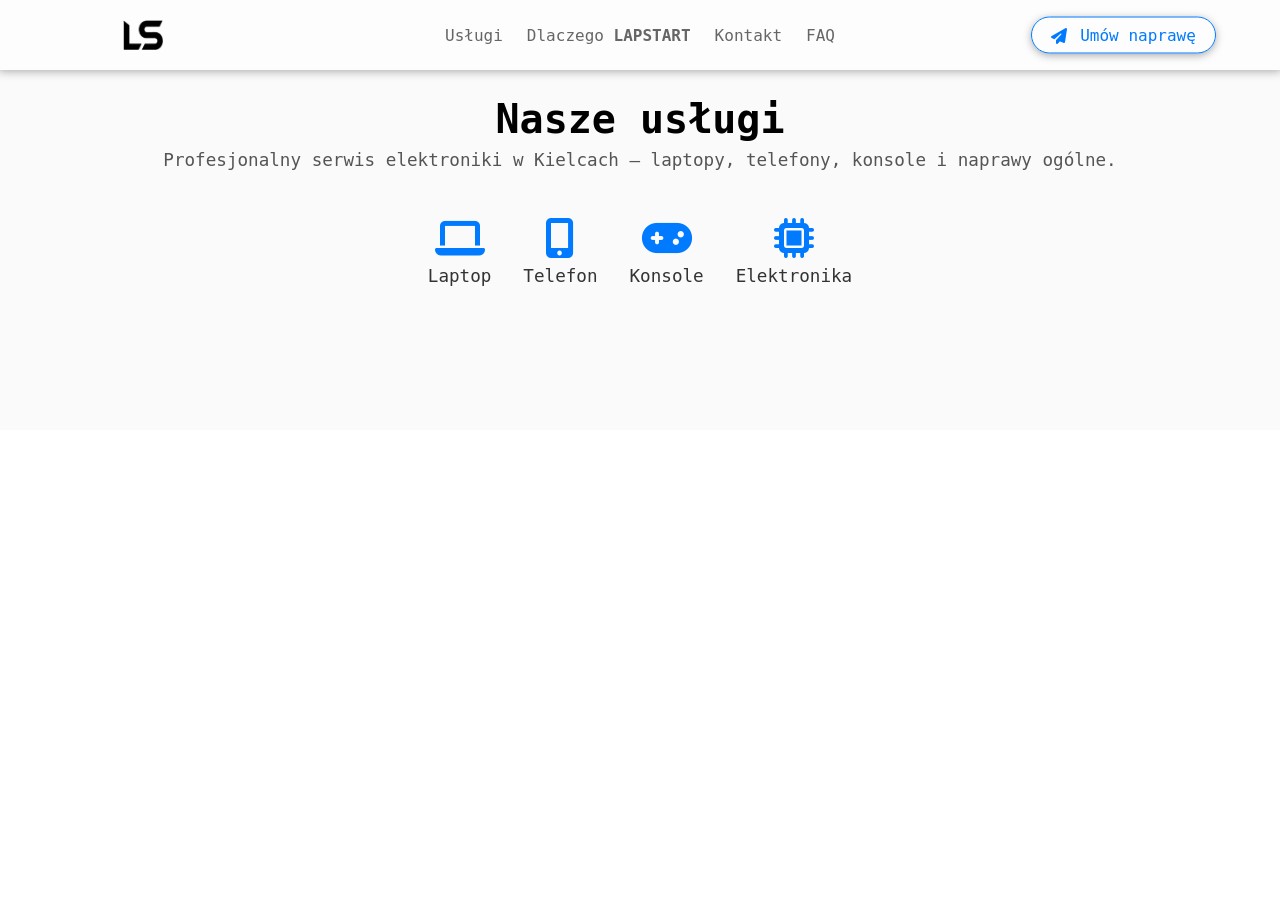
==== uslugi/index.html @ d343f142 "uslugi chaneges" ====
<!DOCTYPE html>
<html lang="pl">
<head>
  <meta charset="UTF-8">
  <meta name="viewport" content="width=device-width, initial-scale=1.0">
  
  <!-- SEO -->
  <title>Usługi serwisowe elektroniki i konsol w Kielcach – LAPSTART</title>
  <meta name="description" content="Profesjonalny serwis elektroniki, komputerów, telefonów i konsol w Kielcach. Lutowanie, naprawy po zalaniu, wymiana podzespołów.">

  <!-- Open Graph / Social Media -->
  <meta property="og:title" content="Usługi serwisowe elektroniki i konsol – LAPSTART">
  <meta property="og:description" content="Profesjonalny serwis elektroniki, komputerów, telefonów i konsol w Kielcach. Lutowanie, naprawy po zalaniu, wymiana podzespołów.">
  <meta property="og:type" content="website">
  <meta property="og:url" content="https://lapstart.pl/uslugi">
  <meta property="og:image" content="https://lapstart.pl/assets/image/og-image.png">

  <meta name="twitter:card" content="summary_large_image">
  <meta name="twitter:title" content="Usługi serwisowe elektroniki i konsol – LAPSTART">
  <meta name="twitter:description" content="Profesjonalny serwis elektroniki, komputerów, telefonów i konsol w Kielcach. Lutowanie, naprawy po zalaniu, wymiana podzespołów.">
  <meta name="twitter:image" content="https://lapstart.pl/assets/image/og-image.png">

  <!-- Favicon -->
  <link rel="icon" href="/assets/images/favicon-32x32.png" type="image/x-icon">

  <!-- CSS / main style -->
  <link rel="stylesheet" href="/assets/style/global.css">
  <link rel="stylesheet" href="/assets/style/header.css">
  <link rel="stylesheet" href="/uslugi/assets/style/services.css">
  <link rel="stylesheet" href="/assets/style/footer.css">

  <!-- Preload lokalnych fontów -->
  <link rel="preload" href="/assets/fonts/Iosevka-Regular.woff2" as="font" type="font/woff2" crossorigin>
  <link rel="preload" href="/assets/fonts/Iosevka-Bold.woff2" as="font" type="font/woff2" crossorigin>
  <link rel="preload" href="/assets/fonts/CharonMono-Italic.woff2" as="font" type="font/woff2" crossorigin>

  <!-- Font Awesome -->
  <link rel="stylesheet" href="https://cdnjs.cloudflare.com/ajax/libs/font-awesome/6.5.2/css/all.min.css" integrity="sha512-..." crossorigin="anonymous" referrerpolicy="no-referrer" />

</head>
<body>
    <nav class="navbar onscroll">
        <a href="#" class="logo"><img src="/assets/images/mini-logo.png" alt="Logo" width="40px" height="30px"></a>

        <div class="burger">
            <span class="line"></span>
            <span class="line"></span>
            <span class="line"></span>
        </div>

        <ul class="navlinks">
            <li><a href="/uslugi">Usługi</a></li>
            <li><a href="#">Dlaczego <strong>LAPSTART</strong></a></li>
            <li><a href="#">Kontakt</a></li>
            <li><a href="#">FAQ</a></li>
        </ul>

        <div class="cta-nav">
            <a href="#"><i class="fa-solid fa-paper-plane"></i>Umów naprawę</a>
            <a href="#" class="mobile-cta"><i class="fa-solid fa-paper-plane"></i></a>
        </div>
    </nav>
    
    <section id="services" class="services-section">
  <div class="container">
    <h2>Nasze usługi</h2>
    <p>Profesjonalny serwis elektroniki w Kielcach – laptopy, telefony, konsole i naprawy ogólne.</p>

    <!-- Kategorie -->
    <div class="categories">
      <div class="category" data-target="laptop">
        <i class="fas fa-laptop"></i>
        <span>Laptop</span>
      </div>
      <div class="category" data-target="phone">
        <i class="fas fa-mobile-alt"></i>
        <span>Telefon</span>
      </div>
      <div class="category" data-target="console">
        <i class="fas fa-gamepad"></i>
        <span>Konsole</span>
      </div>
      <div class="category" data-target="electronics">
        <i class="fas fa-microchip"></i>
        <span>Elektronika</span>
      </div>
    </div>

    <!-- Sekcje szczegółów -->
    <div class="service-details">
      <div class="detail" id="laptop">
        <h3>Laptopy</h3>
        <ul>
          <li>Wymiana matrycy ⏱ 1-2 dni</li>
          <li>Naprawa płyty głównej ⏱ 3-5 dni</li>
          <li>Czyszczenie i optymalizacja ⏱ 1 dzień</li>
          <li>Naprawa po zalaniu ⏱ 2-4 dni</li>
        </ul>
      </div>

      <div class="detail" id="phone">
        <h3>Telefony</h3>
        <ul>
          <li>Wymiana wyświetlacza ⏱ 1 dzień</li>
          <li>Naprawa gniazda ładowania ⏱ 1-2 dni</li>
          <li>Usuwanie skutków zalania ⏱ 2 dni</li>
          <li>Wymiana baterii ⏱ 1 dzień</li>
        </ul>
      </div>

      <div class="detail" id="console">
        <h3>Konsole</h3>
        <ul>
          <li>Naprawa padów / driftów ⏱ 1-2 dni</li>
          <li>Wymiana dysków / elementów ⏱ 2-3 dni</li>
          <li>Naprawa po zalaniu ⏱ 3 dni</li>
        </ul>
      </div>

      <div class="detail" id="electronics">
        <h3>Elektronika</h3>
        <ul>
          <li>Lutowanie / naprawy SMD ⏱ 1-4 dni</li>
          <li>Naprawa urządzeń po zalaniu ⏱ 2-5 dni</li>
          <li>Wymiana podzespołów ⏱ wg diagnozy</li>
        </ul>
      </div>
    </div>
  </div>
</section>

<script>const categories = document.querySelectorAll('.category');
const details = document.querySelectorAll('.service-details .detail');

categories.forEach(cat => {
  cat.addEventListener('click', () => {
    // usuń aktywne klasy
    details.forEach(d => d.classList.remove('active'));
    // pokaż odpowiednią sekcję
    const target = document.getElementById(cat.dataset.target);
    target.classList.add('active');
  });
});
</script>
</body>
</html>
---- assets/style/global.css ----
/* Iosevka Regular */
@font-face {
  font-family: 'Iosevka';
  src: url('../assets/fonts/Iosevka-Regular.woff2') format('woff2');
  font-weight: 400;
  font-style: normal;
  font-display: swap;
}

/* Iosevka Bold */
@font-face {
  font-family: 'Iosevka';
  src: url('../assets/fonts/Iosevka-Bold.woff2') format('woff2');
  font-weight: 700;
  font-style: normal;
  font-display: swap;
}

/* Charon Mono Italic */
@font-face {
  font-family: 'Charon Mono';
  src: url('../assets/fonts/CharonMono-Italic.woff2') format('woff2');
  font-weight: 400;
  font-style: italic;
  font-display: swap;
}

:root {
  /* Tło i neutralne */
  --color-bg: #FAFAFA;          /* jasne tło całej strony */
  --color-section-bg: #FFFFFF;  /* tło sekcji */
  --color-bg-dark: #F5F5F5;     /* lekki kontrast dla niektórych sekcji */

  /* Tekst */
  --color-text-primary: #1C1C1E; /* nagłówki / główny tekst */
  --color-text-secondary: #666666; /* tekst dodatkowy / opisowy */
  --color-text-light: #AAAAAA;   /* np. drobne info / copyright */

  /* Akcent / CTA */
  --color-accent: #007AFF;      /* niebieski Apple-style, przyciski, linki aktywne */
  --color-accent-hover: #005FCC; /* ciemniejszy przy hover */

  /* Fonts */
  --font-heading: 'Iosevka', monospace;
  --font-code: 'Charon Mono', monospace;
  --font-body: 'Iosevka', monospace;
}

*{
    box-sizing: border-box;
    margin: 0;
    padding: 0;
    font-family: 'Iosevka', monospace;
}

/* Nagłówki */
h1, h2, h3 {
  font-family: var(--font-heading);
  font-weight: 700;
}

/* Tekst akapitów */
p, span, li {
  font-family: var(--font-body);
  font-weight: 400;
}

/* Specjalne bloki / kod */
pre, code, .cta {
  font-family: var(--font-code);
  font-style: italic;
}
---- assets/style/header.css ----
.navbar{
    width: 100%;
    height: 70px;
    background-color: var(--color-section-bg);
    display: flex;
    justify-content: space-around;
    align-self: center;
    position: fixed;
    transform: translateY(-100%);
    top: 0;
    left: 0;
    opacity: 1;
    transition: all .3s ease-in-out;
    z-index: 10000;
}
.navbar.onscroll{
    transform: translateY(0);
    background-color: rgba(255, 255, 255, 0.5);
    backdrop-filter: blur(4px);
    box-shadow: 0 -2px 10px 2px rgba(0, 0, 0, 0.4);
}

.logo{
    height: auto;
    width: 30px;
    display: flex;
    align-items: center;
    justify-content: center;
    position: absolute;
    top: 50%;
    transform: translateY(-50%);
    left: 10%;
}
.burger{
    width: 30px;
    height: 25px;
    margin: auto 0;
    display: none;
    flex-direction: column;
    justify-content: space-around;
    align-items: center;
    position: absolute;
    top: 50%;
    left: 50%;
    transform: translate(-50%, -50%);
}
.line{
    width: 100%;
    height: 3px;
    border-radius: 20px;
    background-color: var(--color-text-primary);
    transform: translate(0) rotate(0);
    opacity: 1;
    transition: all .3s ease-in-out;
}
.navlinks{
    display: flex;
    justify-content: center;
    align-items: center;
    gap: 1.5rem;
    list-style: none;
    position: absolute;
    top: 50%;
    left: 50%;
    transform: translate(-50%,-50%);
    z-index: 99999;
}
.navlinks li>a{
    text-decoration: none;
    color: var(--color-text-secondary);
    transition: all .3s ease-in-out;
}
.navlinks li>a:hover{
    color: var(--color-accent);
}
.cta-nav{
    width: auto;
    height: auto;
    display: flex;
    justify-content: center;
    align-items: center;
    gap: 2rem;
    position: absolute;
    right: 5%;
    top: 50%;
    transform: translateY(-50%);
    border-radius: 20px;
    box-shadow: 0 2px 10px -1px rgba(0, 0, 0, 0.4);
    transition: all .3s ease-in-out;
}
.cta-nav:hover{
    box-shadow: 0 2px 10px 0px rgba(0, 0, 0, 0.6);
}
.cta-nav>a{
    text-decoration: none;
    color: var(--color-accent);
    display: flex;
    justify-content: center;
    align-items: center;
    gap: .8rem;
    border: 1px solid var(--color-accent);
    padding: .5rem 1.2rem;
    border-radius: 20px;
}
.cta-nav>a, .cta-nav>a>i{
    transition: all .3s ease-in-out;
}
.cta-nav>a:hover{
    background-color: var(--color-accent);
    border-color: var(--color-accent);
    color: var(--color-bg);
}
.cta-nav>a:hover i{
    transform: translate(2px,-2px);
}
.cta-nav .mobile-cta{
    display: none;
}
@media(max-width:1100px){
    .burger{
        display: flex;
    }
    .navlinks{
        display: none;
        position: absolute;
        top: 100%;       
        left: 0;
        width: 100%;
        height: 50vh;
        flex-direction: column;
        justify-content: space-around;
        align-items: center;
        padding: 1rem;
        background-color: var(--color-bg);
        opacity: 0;
        transition: all .3s ease-in-out;
        z-index: 1000;
    }
    .burger.active :nth-child(1){
        transform: translate(0px, 7px) rotate(45deg);
        transition-delay: .1s;
    }
    .burger.active :nth-child(2){
        opacity: 0;
    }
    .burger.active :nth-child(3){
        transform: translate(0px, -10px) rotate(-45deg); 
    }
    .navlinks.active{
        display: flex;
        transform: none;
        opacity: 1;
        z-index: 99999;
        background-color: white;
    }
}
@media(max-width:600px){
    .cta-nav a{
        display: none;
    }
    .cta-nav .mobile-cta{
        display: flex;
        justify-content: center;
        align-items: center;
    }
}
---- uslugi/assets/style/services.css ----
.services-section{
  padding: 6rem 1rem;
  background: #FAFAFA;
  text-align: center;
  font-family: 'Iosevka', monospace;
}

.services-section h2{
  font-size: 2.5rem;
  margin-bottom: .5rem;
}

.services-section p{
  font-size: 1.1rem;
  color: #555;
  margin-bottom: 3rem;
}

.categories{
  display: flex;
  justify-content: center;
  gap: 2rem;
  flex-wrap: wrap;
  margin-bottom: 3rem;
}

.category{
  cursor: pointer;
  display: flex;
  flex-direction: column;
  align-items: center;
  font-size: 1.1rem;
  color: #333;
  transition: all .3s ease-in-out;
}

.category i{
  font-size: 2.5rem;
  margin-bottom: .5rem;
  color: var(--color-accent);
}

.category:hover{
  transform: translateY(-5px);
  color: var(--color-accent);
}

.service-details .detail{
  display: none;
  max-width: 600px;
  margin: 0 auto;
  background: #fff;
  border-radius: 16px;
  box-shadow: 0 8px 30px rgba(0,0,0,.08);
  padding: 2rem;
  transition: all .3s ease-in-out;
}

.service-details .detail.active{
  display: block;
}

.service-details ul{
  list-style: none;
  padding: 0;
  text-align: left;
  margin-top: 1rem;
}

.service-details li{
  padding: .5rem 0;
  font-size: 1rem;
  border-bottom: 1px solid #eee;
}
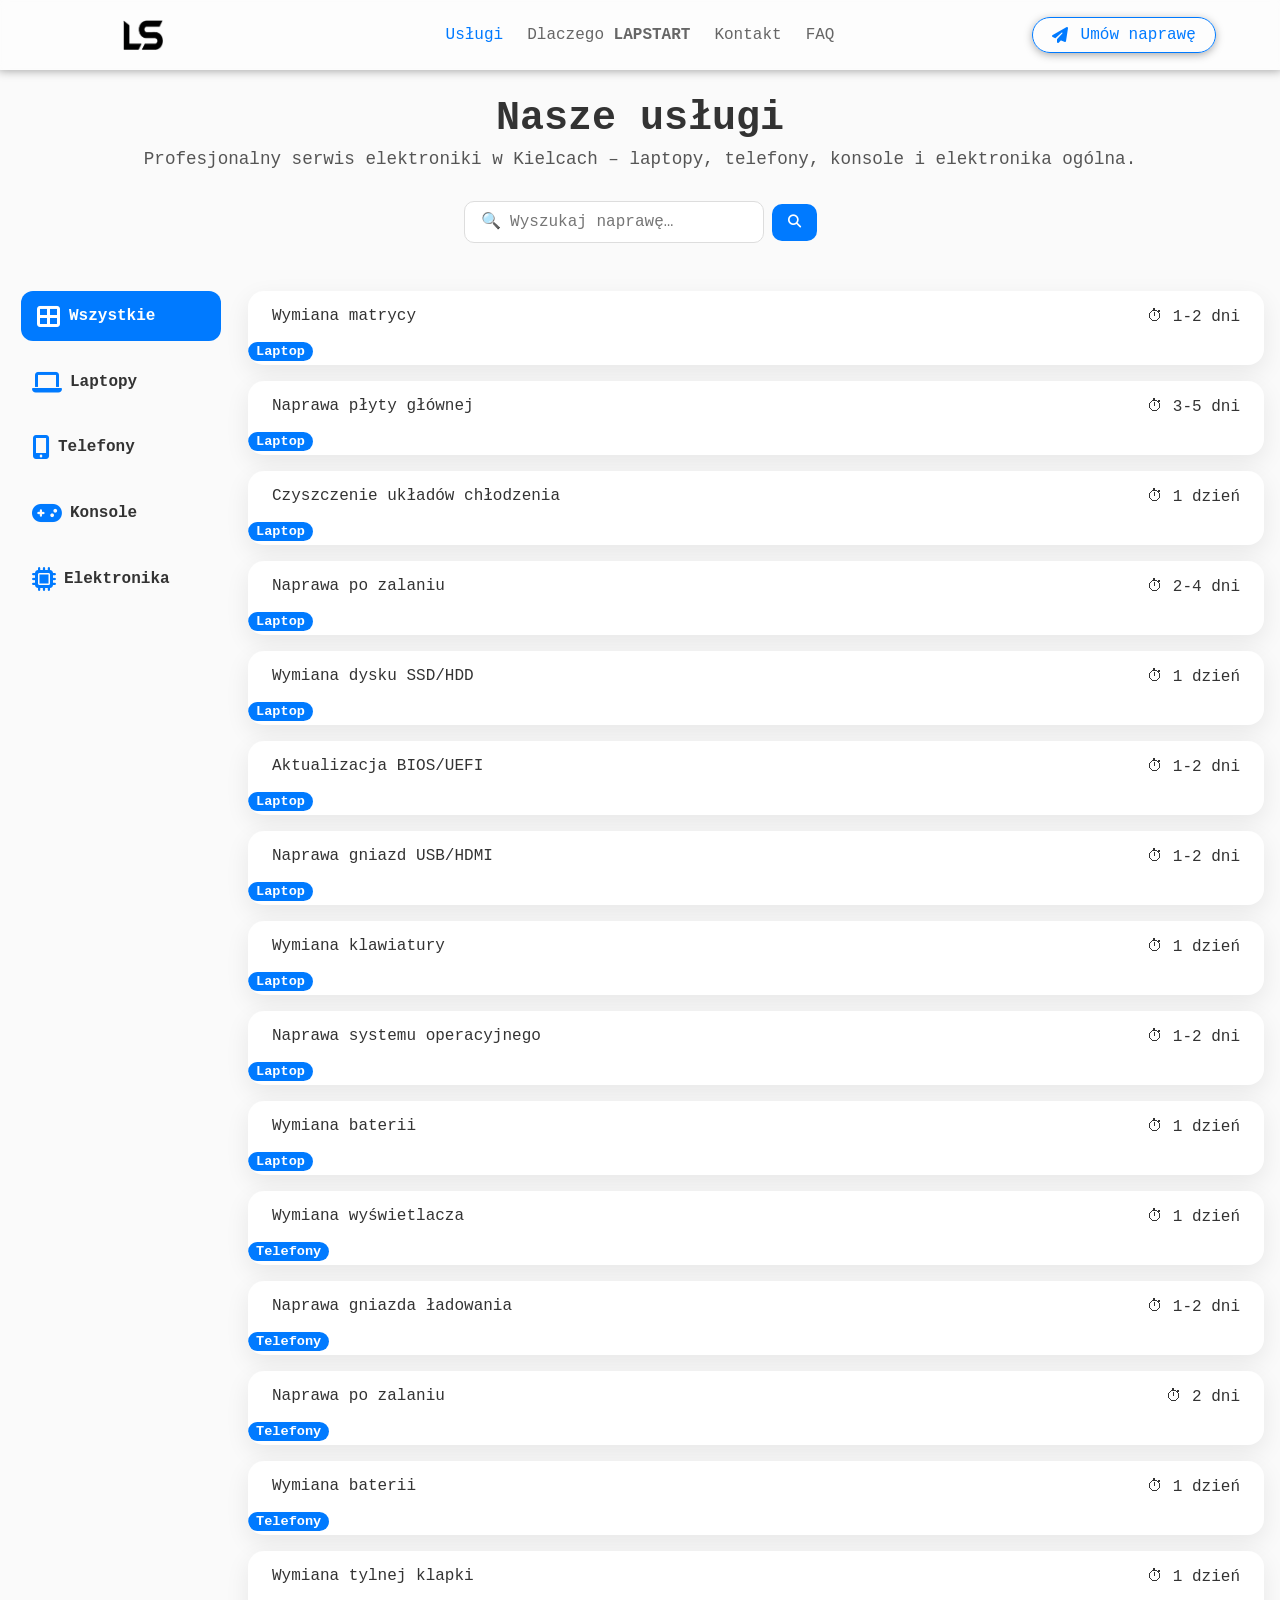
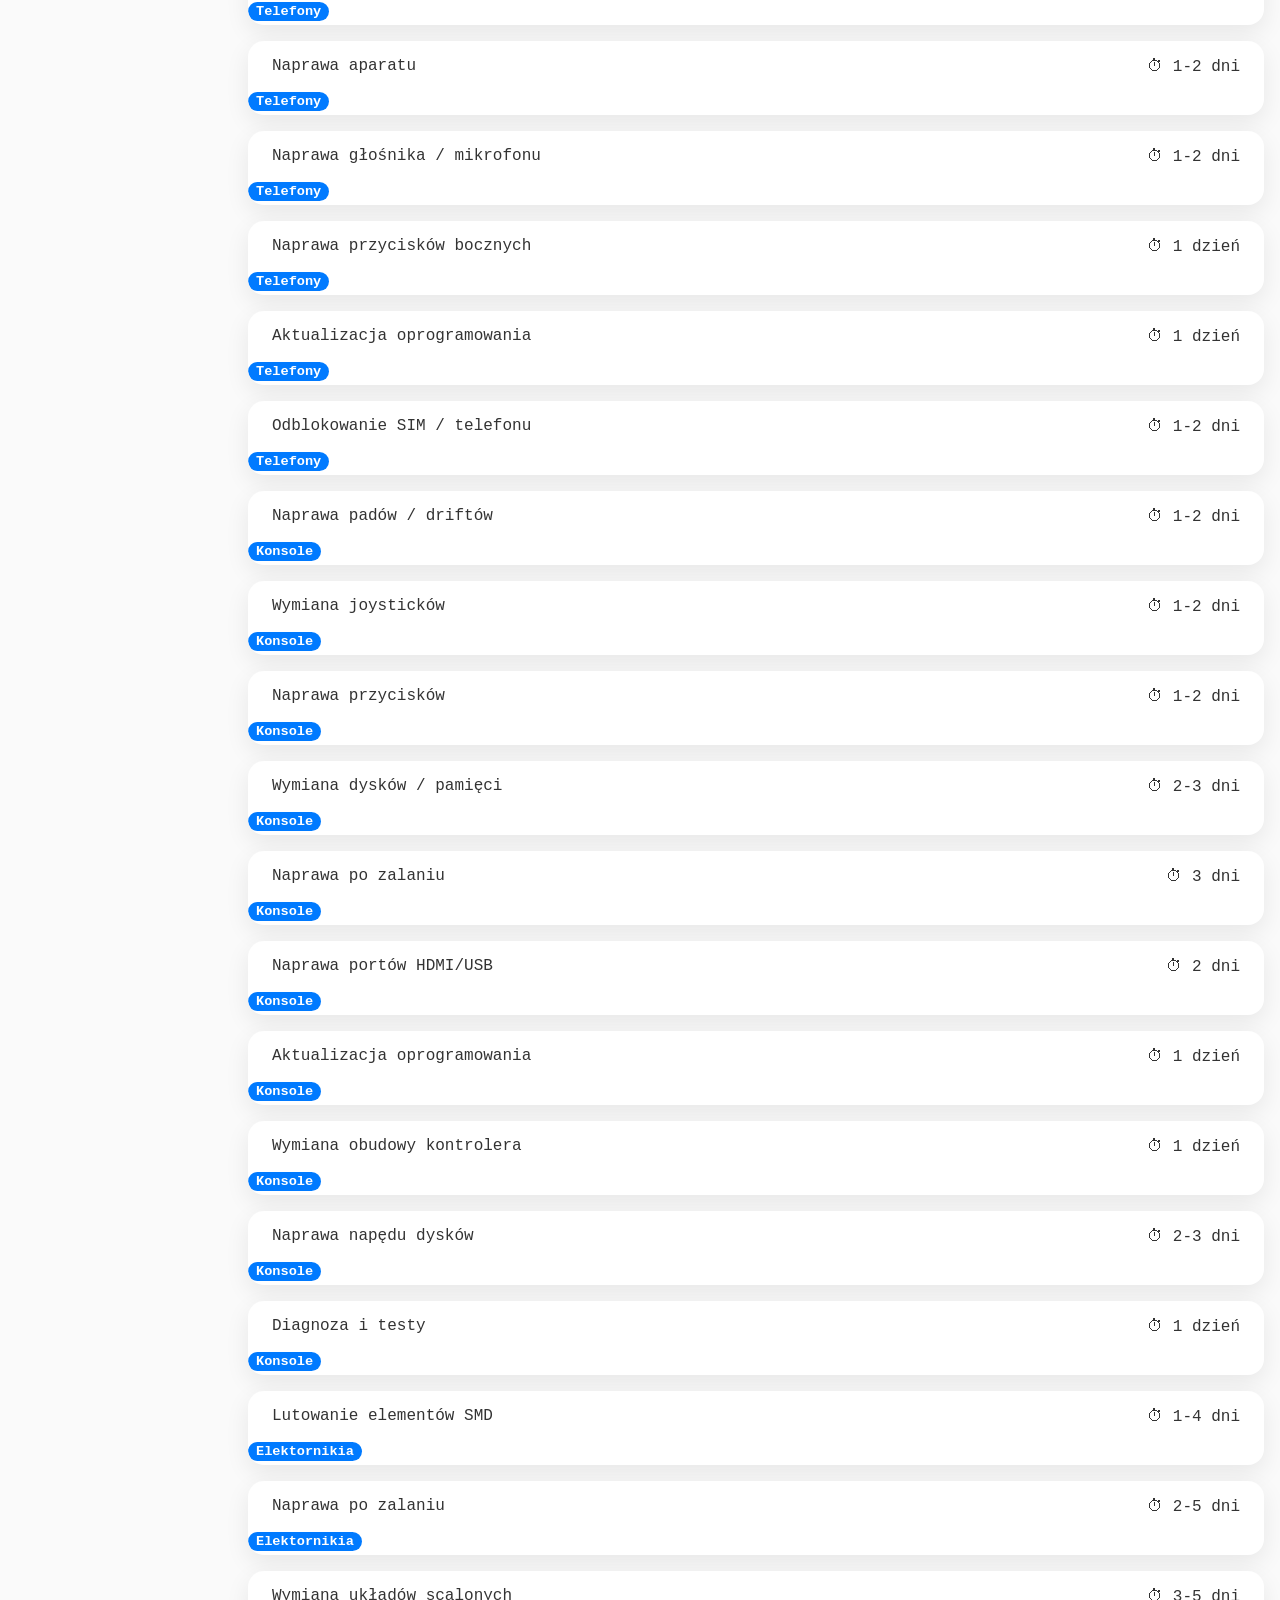
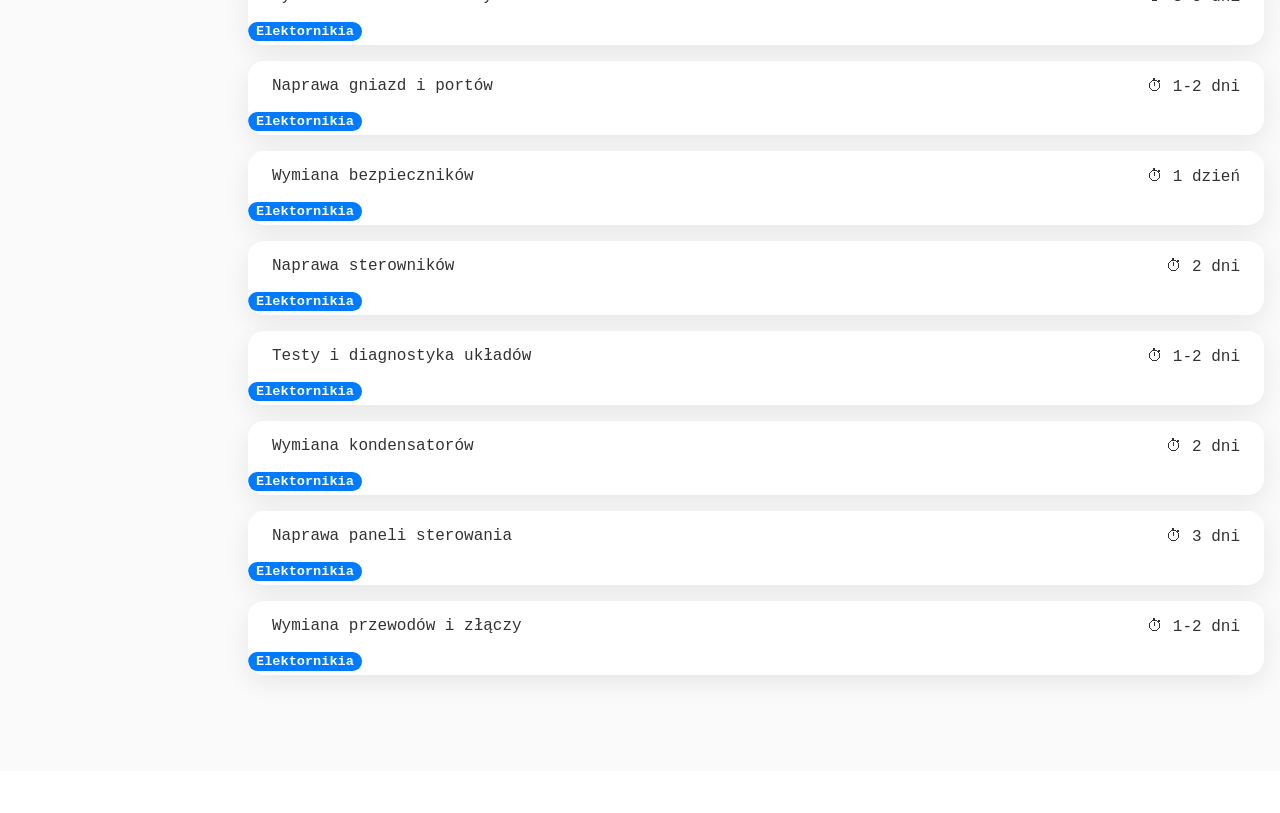
==== commit eb6d7e98: "uslugi chaneges 2" ====
--- a/uslugi/index.html
+++ b/uslugi/index.html
@@ -40,7 +40,7 @@
 </head>
 <body>
     <nav class="navbar onscroll">
-        <a href="#" class="logo"><img src="/assets/images/mini-logo.png" alt="Logo" width="40px" height="30px"></a>
+        <a href="/" class="logo"><img src="/assets/images/mini-logo.png" alt="Logo" width="40px" height="30px"></a>
 
         <div class="burger">
             <span class="line"></span>
@@ -49,7 +49,7 @@
         </div>
 
         <ul class="navlinks">
-            <li><a href="/uslugi">Usługi</a></li>
+            <li><a href="/uslugi" class="active">Usługi</a></li>
             <li><a href="#">Dlaczego <strong>LAPSTART</strong></a></li>
             <li><a href="#">Kontakt</a></li>
             <li><a href="#">FAQ</a></li>
@@ -64,83 +64,248 @@
     <section id="services" class="services-section">
   <div class="container">
     <h2>Nasze usługi</h2>
-    <p>Profesjonalny serwis elektroniki w Kielcach – laptopy, telefony, konsole i naprawy ogólne.</p>
-
-    <!-- Kategorie -->
-    <div class="categories">
-      <div class="category" data-target="laptop">
-        <i class="fas fa-laptop"></i>
-        <span>Laptop</span>
+    <p>Profesjonalny serwis elektroniki w Kielcach – laptopy, telefony, konsole i elektronika ogólna.</p>
+
+    <!-- Wyszukiwarka -->
+    <div class="search-bar">
+      <input type="text" id="searchService" placeholder="🔍 Wyszukaj naprawę…">
+      <button id="searchBtn"><i class="fas fa-search"></i></button>
+    </div>
+
+    <div class="services-content">
+      <!-- Kategorie po lewej -->
+      <div class="categories-column">
+        <div class="category active" data-target="all">
+          <i class="fas fa-th-large"></i> Wszystkie
+        </div>
+        <div class="category" data-target="laptop">
+          <i class="fas fa-laptop"></i> Laptopy
+        </div>
+        <div class="category" data-target="phone">
+          <i class="fas fa-mobile-alt"></i> Telefony
+        </div>
+        <div class="category" data-target="console">
+          <i class="fas fa-gamepad"></i> Konsole
+        </div>
+        <div class="category" data-target="electronics">
+          <i class="fas fa-microchip"></i> Elektronika
+        </div>
       </div>
-      <div class="category" data-target="phone">
-        <i class="fas fa-mobile-alt"></i>
-        <span>Telefon</span>
-      </div>
-      <div class="category" data-target="console">
-        <i class="fas fa-gamepad"></i>
-        <span>Konsole</span>
-      </div>
-      <div class="category" data-target="electronics">
-        <i class="fas fa-microchip"></i>
-        <span>Elektronika</span>
-      </div>
-    </div>
-
-    <!-- Sekcje szczegółów -->
-    <div class="service-details">
-      <div class="detail" id="laptop">
-        <h3>Laptopy</h3>
-        <ul>
-          <li>Wymiana matrycy ⏱ 1-2 dni</li>
-          <li>Naprawa płyty głównej ⏱ 3-5 dni</li>
-          <li>Czyszczenie i optymalizacja ⏱ 1 dzień</li>
-          <li>Naprawa po zalaniu ⏱ 2-4 dni</li>
-        </ul>
-      </div>
-
-      <div class="detail" id="phone">
-        <h3>Telefony</h3>
-        <ul>
-          <li>Wymiana wyświetlacza ⏱ 1 dzień</li>
-          <li>Naprawa gniazda ładowania ⏱ 1-2 dni</li>
-          <li>Usuwanie skutków zalania ⏱ 2 dni</li>
-          <li>Wymiana baterii ⏱ 1 dzień</li>
-        </ul>
-      </div>
-
-      <div class="detail" id="console">
-        <h3>Konsole</h3>
-        <ul>
-          <li>Naprawa padów / driftów ⏱ 1-2 dni</li>
-          <li>Wymiana dysków / elementów ⏱ 2-3 dni</li>
-          <li>Naprawa po zalaniu ⏱ 3 dni</li>
-        </ul>
-      </div>
-
-      <div class="detail" id="electronics">
-        <h3>Elektronika</h3>
-        <ul>
-          <li>Lutowanie / naprawy SMD ⏱ 1-4 dni</li>
-          <li>Naprawa urządzeń po zalaniu ⏱ 2-5 dni</li>
-          <li>Wymiana podzespołów ⏱ wg diagnozy</li>
-        </ul>
+
+      <!-- Lista usług po prawej -->
+      <div class="service-list">
+        <!-- Laptop (min 10 usług) -->
+        <div class="service-item" data-category="laptop">
+          <div class="service-title"><span>Wymiana matrycy</span> <span class="time">⏱ 1-2 dni</span></div>
+          <span class="service-category-label">Laptop</span>
+          <div class="service-details">Szybka wymiana uszkodzonej matrycy, wszystkie modele.</div>
+        </div>
+        <div class="service-item" data-category="laptop">
+          <div class="service-title"><span>Naprawa płyty głównej</span> <span class="time">⏱ 3-5 dni</span></div>
+          <span class="service-category-label">Laptop</span>
+          <div class="service-details">Profesjonalne lutowanie i naprawa elementów SMD.</div>
+        </div>
+        <div class="service-item" data-category="laptop">
+          <div class="service-title"><span>Czyszczenie układów chłodzenia</span> <span class="time">⏱ 1 dzień</span></div>
+          <span class="service-category-label">Laptop</span>
+          <div class="service-details">Usuwanie kurzu, wymiana past termoprzewodzących.</div>
+        </div>
+        <div class="service-item" data-category="laptop">
+          <div class="service-title"><span>Naprawa po zalaniu</span> <span class="time">⏱ 2-4 dni</span></div>
+          <span class="service-category-label">Laptop</span>
+          <div class="service-details">Przywracanie pełnej funkcjonalności po zalaniu.</div>
+        </div>
+        <div class="service-item" data-category="laptop">
+          <div class="service-title"><span>Wymiana dysku SSD/HDD</span> <span class="time">⏱ 1 dzień</span></div>
+          <span class="service-category-label">Laptop</span>
+          <div class="service-details">Migracja danych i instalacja systemu.</div>
+        </div>
+        <div class="service-item" data-category="laptop">
+          <div class="service-title"><span>Aktualizacja BIOS/UEFI</span> <span class="time">⏱ 1-2 dni</span></div>
+          <span class="service-category-label">Laptop</span>
+          <div class="service-details">Naprawa problemów z bootowaniem i stabilnością systemu.</div>
+        </div>
+        <div class="service-item" data-category="laptop">
+          <div class="service-title"><span>Naprawa gniazd USB/HDMI</span> <span class="time">⏱ 1-2 dni</span></div>
+          <span class="service-category-label">Laptop</span>
+          <div class="service-details">Lutowanie i wymiana uszkodzonych portów.</div>
+        </div>
+        <div class="service-item" data-category="laptop">
+          <div class="service-title"><span>Wymiana klawiatury</span> <span class="time">⏱ 1 dzień</span></div>
+          <span class="service-category-label">Laptop</span>
+          <div class="service-details">Pasuje do większości modeli laptopów.</div>
+        </div>
+        <div class="service-item" data-category="laptop">
+          <div class="service-title"><span>Naprawa systemu operacyjnego</span> <span class="time">⏱ 1-2 dni</span></div>
+          <span class="service-category-label">Laptop</span>
+          <div class="service-details">Reinstalacja, naprawa błędów i optymalizacja.</div>
+        </div>
+        <div class="service-item" data-category="laptop">
+          <div class="service-title"><span>Wymiana baterii</span> <span class="time">⏱ 1 dzień</span></div>
+          <span class="service-category-label">Laptop</span>
+          <div class="service-details">Długotrwała wydajność i bezpieczeństwo ogniwa.</div>
+        </div>
+
+        <!-- Telefon (min 10 usług) -->
+        <div class="service-item" data-category="phone">
+          <div class="service-title"><span>Wymiana wyświetlacza</span> <span class="time">⏱ 1 dzień</span></div>
+            <span class="service-category-label">Telefony</span>
+          <div class="service-details">Dotyczy wszystkich modeli smartfonów.</div>
+        </div>
+        <div class="service-item" data-category="phone">
+          <div class="service-title"><span>Naprawa gniazda ładowania</span> <span class="time">⏱ 1-2 dni</span></div>
+            <span class="service-category-label">Telefony</span>
+          <div class="service-details">Precyzyjne lutowanie i wymiana gniazd.</div>
+        </div>
+        <div class="service-item" data-category="phone">
+          <div class="service-title"><span>Naprawa po zalaniu</span> <span class="time">⏱ 2 dni</span></div>
+            <span class="service-category-label">Telefony</span>
+          <div class="service-details">Usuwanie skutków zalania i przywracanie pełnej funkcjonalności.</div>
+        </div>
+        <div class="service-item" data-category="phone">
+          <div class="service-title"><span>Wymiana baterii</span> <span class="time">⏱ 1 dzień</span></div>
+            <span class="service-category-label">Telefony</span>
+          <div class="service-details">Bezpieczne ogniwa i długi czas pracy.</div>
+        </div>
+        <div class="service-item" data-category="phone">
+          <div class="service-title"><span>Wymiana tylnej klapki</span> <span class="time">⏱ 1 dzień</span></div>
+            <span class="service-category-label">Telefony</span>
+          <div class="service-details">Dopasowanie kolorystyczne i pełna kompatybilność.</div>
+        </div>
+        <div class="service-item" data-category="phone">
+          <div class="service-title"><span>Naprawa aparatu</span> <span class="time">⏱ 1-2 dni</span></div>
+            <span class="service-category-label">Telefony</span>
+          <div class="service-details">Precyzyjna wymiana modułów aparatu.</div>
+        </div>
+        <div class="service-item" data-category="phone">
+          <div class="service-title"><span>Naprawa głośnika / mikrofonu</span> <span class="time">⏱ 1-2 dni</span></div>
+            <span class="service-category-label">Telefony</span>
+          <div class="service-details">Dźwięk wysokiej jakości po naprawie.</div>
+        </div>
+        <div class="service-item" data-category="phone">
+          <div class="service-title"><span>Naprawa przycisków bocznych</span> <span class="time">⏱ 1 dzień</span></div>
+            <span class="service-category-label">Telefony</span>
+          <div class="service-details">Przywracanie pełnej funkcjonalności przycisków.</div>
+        </div>
+        <div class="service-item" data-category="phone">
+          <div class="service-title"><span>Aktualizacja oprogramowania</span> <span class="time">⏱ 1 dzień</span></div>
+            <span class="service-category-label">Telefony</span>
+          <div class="service-details">Naprawa błędów systemowych, optymalizacja pracy.</div>
+        </div>
+        <div class="service-item" data-category="phone">
+          <div class="service-title"><span>Odblokowanie SIM / telefonu</span> <span class="time">⏱ 1-2 dni</span></div>
+            <span class="service-category-label">Telefony</span>
+          <div class="service-details">Profesjonalna obsługa blokad operatorów.</div>
+        </div>
+
+        <!-- Konsole (10 usług) -->
+        <div class="service-item" data-category="console">
+          <div class="service-title"><span>Naprawa padów / driftów</span> <span class="time">⏱ 1-2 dni</span></div>
+          <span class="service-category-label">Konsole</span>
+          <div class="service-details">Precyzyjna naprawa analogów.</div>
+        </div>
+        <div class="service-item" data-category="console">
+          <div class="service-title"><span>Wymiana joysticków</span> <span class="time">⏱ 1-2 dni</span></div>
+         <span class="service-category-label">Konsole</span>
+          <div class="service-details">Pełna kompatybilność i precyzja ruchu.</div>
+        </div>
+        <div class="service-item" data-category="console">
+          <div class="service-title"><span>Naprawa przycisków</span> <span class="time">⏱ 1-2 dni</span></div>
+          <span class="service-category-label">Konsole</span>
+          <div class="service-details">Wymiana zużytych przycisków w kontrolerach.</div>
+        </div>
+        <div class="service-item" data-category="console">
+          <div class="service-title"><span>Wymiana dysków / pamięci</span> <span class="time">⏱ 2-3 dni</span></div>
+          <span class="service-category-label">Konsole</span>
+          <div class="service-details">Rozszerzenie pamięci konsoli i naprawa dysków SSD/HDD.</div>
+        </div>
+        <div class="service-item" data-category="console">
+          <div class="service-title"><span>Naprawa po zalaniu</span> <span class="time">⏱ 3 dni</span></div>
+          <span class="service-category-label">Konsole</span>
+          <div class="service-details">Przywracanie funkcjonalności urządzeń po zalaniu.</div>
+        </div>
+        <div class="service-item" data-category="console">
+          <div class="service-title"><span>Naprawa portów HDMI/USB</span> <span class="time">⏱ 2 dni</span></div>
+          <span class="service-category-label">Konsole</span>
+          <div class="service-details">Lutowanie i wymiana uszkodzonych portów.</div>
+        </div>
+        <div class="service-item" data-category="console">
+          <div class="service-title"><span>Aktualizacja oprogramowania</span> <span class="time">⏱ 1 dzień</span></div>
+          <span class="service-category-label">Konsole</span>
+          <div class="service-details">Naprawa błędów systemowych konsoli.</div>
+        </div>
+        <div class="service-item" data-category="console">
+          <div class="service-title"><span>Wymiana obudowy kontrolera</span> <span class="time">⏱ 1 dzień</span></div>
+          <span class="service-category-label">Konsole</span>
+          <div class="service-details">Estetyczna i funkcjonalna wymiana obudowy.</div>
+        </div>
+        <div class="service-item" data-category="console">
+          <div class="service-title"><span>Naprawa napędu dysków</span> <span class="time">⏱ 2-3 dni</span></div>
+          <span class="service-category-label">Konsole</span>
+          <div class="service-details">Precyzyjna naprawa mechanizmów napędów konsolowych.</div>
+        </div>
+        <div class="service-item" data-category="console">
+          <div class="service-title"><span>Diagnoza i testy</span> <span class="time">⏱ 1 dzień</span></div>
+         <span class="service-category-label">Konsole</span>
+          <div class="service-details">Pełne sprawdzenie wszystkich funkcji konsoli.</div>
+        </div>
+
+        <!-- Elektronika (10 usług) -->
+        <div class="service-item" data-category="electronics">
+          <div class="service-title"><span>Lutowanie elementów SMD</span> <span class="time">⏱ 1-4 dni</span></div>
+          <span class="service-category-label">Elektornikia</span>
+          <div class="service-details">Precyzyjne lutowanie płytek i elementów SMD.</div>
+        </div>
+        <div class="service-item" data-category="electronics">
+          <div class="service-title"><span>Naprawa po zalaniu</span> <span class="time">⏱ 2-5 dni</span></div>
+          <span class="service-category-label">Elektornikia</span>
+          <div class="service-details">Przywracanie funkcjonalności urządzeń elektronicznych.</div>
+        </div>
+        <div class="service-item" data-category="electronics">
+          <div class="service-title"><span>Wymiana układów scalonych</span> <span class="time">⏱ 3-5 dni</span></div>
+          <span class="service-category-label">Elektornikia</span>
+          <div class="service-details">Profesjonalna wymiana uszkodzonych chipów i elementów.</div>
+        </div>
+        <div class="service-item" data-category="electronics">
+          <div class="service-title"><span>Naprawa gniazd i portów</span> <span class="time">⏱ 1-2 dni</span></div>
+          <span class="service-category-label">Elektornikia</span>
+          <div class="service-details">Lutowanie i wymiana uszkodzonych portów.</div>
+        </div>
+        <div class="service-item" data-category="electronics">
+          <div class="service-title"><span>Wymiana bezpieczników</span> <span class="time">⏱ 1 dzień</span></div>
+          <span class="service-category-label">Elektornikia</span>
+          <div class="service-details">Szybka wymiana i testowanie układu.</div>
+        </div>
+        <div class="service-item" data-category="electronics">
+          <div class="service-title"><span>Naprawa sterowników</span> <span class="time">⏱ 2 dni</span></div>
+          <span class="service-category-label">Elektornikia</span>
+          <div class="service-details">Diagnoza i naprawa problemów sterowników.</div>
+        </div>
+        <div class="service-item" data-category="electronics">
+          <div class="service-title"><span>Testy i diagnostyka układów</span> <span class="time">⏱ 1-2 dni</span></div>
+          <span class="service-category-label">Elektornikia</span>
+          <div class="service-details">Pełna analiza działania urządzeń.</div>
+        </div>
+        <div class="service-item" data-category="electronics">
+          <div class="service-title"><span>Wymiana kondensatorów</span> <span class="time">⏱ 2 dni</span></div>
+          <span class="service-category-label">Elektornikia</span>
+          <div class="service-details">Poprawa stabilności i wydajności układów.</div>
+        </div>
+        <div class="service-item" data-category="electronics">
+          <div class="service-title"><span>Naprawa paneli sterowania</span> <span class="time">⏱ 3 dni</span></div>
+          <span class="service-category-label">Elektornikia</span>
+          <div class="service-details">Profesjonalna naprawa płytek sterujących.</div>
+        </div>
+        <div class="service-item" data-category="electronics">
+          <div class="service-title"><span>Wymiana przewodów i złączy</span> <span class="time">⏱ 1-2 dni</span></div>
+          <span class="service-category-label">Elektornikia</span>
+          <div class="service-details">Poprawa połączeń i integralności sygnałów.</div>
+        </div>
       </div>
     </div>
   </div>
 </section>
 
-<script>const categories = document.querySelectorAll('.category');
-const details = document.querySelectorAll('.service-details .detail');
-
-categories.forEach(cat => {
-  cat.addEventListener('click', () => {
-    // usuń aktywne klasy
-    details.forEach(d => d.classList.remove('active'));
-    // pokaż odpowiednią sekcję
-    const target = document.getElementById(cat.dataset.target);
-    target.classList.add('active');
-  });
-});
-</script>
+<script src="/uslugi/assets/script/services.js"></script>
 </body>
 </html>
--- a/assets/style/header.css
+++ b/assets/style/header.css
@@ -71,6 +71,9 @@
     transition: all .3s ease-in-out;
 }
 .navlinks li>a:hover{
+    color: var(--color-accent);
+}
+.navlinks li>a.active{
     color: var(--color-accent);
 }
 .cta-nav{
--- a/uslugi/assets/style/services.css
+++ b/uslugi/assets/style/services.css
@@ -1,74 +1,167 @@
 .services-section{
   padding: 6rem 1rem;
   background: #FAFAFA;
-  text-align: center;
   font-family: 'Iosevka', monospace;
+  color: #333;
 }
 
 .services-section h2{
   font-size: 2.5rem;
+  text-align: center;
   margin-bottom: .5rem;
 }
-
 .services-section p{
   font-size: 1.1rem;
+  text-align: center;
   color: #555;
-  margin-bottom: 3rem;
+  margin-bottom: 2rem;
 }
 
-.categories{
+/* Wyszukiwarka */
+.search-bar{
   display: flex;
   justify-content: center;
-  gap: 2rem;
-  flex-wrap: wrap;
+  align-items: center;
   margin-bottom: 3rem;
+  gap: .5rem;
+}
+.search-bar input{
+  padding: .7rem 1rem;
+  font-size: 1rem;
+  border-radius: 10px;
+  border: 1px solid #ddd;
+  outline: none;
+  width: 300px;
+  transition: all .3s ease;
+}
+.search-bar input:focus{
+  border-color: var(--color-accent);
+}
+.search-bar button{
+  padding: .7rem 1rem;
+  border: none;
+  background: var(--color-accent);
+  color: #fff;
+  border-radius: 10px;
+  cursor: pointer;
+  transition: all .3s ease;
+}
+.search-bar button:hover{
+  background: #0056b3;
 }
 
-.category{
-  cursor: pointer;
+/* Layout kolumna kategori + lista usług */
+.services-content{
+  display: flex;
+  gap: 2rem;
+  justify-content: center;
+  align-items: flex-start;
+  flex-wrap: wrap;
+}
+
+/* Kategorie po lewej */
+.categories-column{
+  flex: 0 0 200px;
   display: flex;
   flex-direction: column;
+  gap: 1rem;
+}
+.category{
+  display: flex;
   align-items: center;
-  font-size: 1.1rem;
-  color: #333;
-  transition: all .3s ease-in-out;
+  gap: .5rem;
+  padding: .8rem 1rem;
+  border-radius: 12px;
+  cursor: pointer;
+  font-weight: 600;
+  transition: all .3s ease;
+}
+.category i{
+  font-size: 1.5rem;
+  color: var(--color-accent);
+}
+.category:hover{
+  background: rgba(0,0,0,0.05);
+  transform: translateX(5px);
+}
+.category.active{
+  background: var(--color-accent);
+  color: #fff;
+  transform: translateX(5px);
+}
+.category.active i{
+  color: #fff;
 }
 
-.category i{
-  font-size: 2.5rem;
-  margin-bottom: .5rem;
-  color: var(--color-accent);
+/* Lista usług po prawej */
+.service-list{
+  flex: 1 1 600px;
+  display: flex;
+  flex-direction: column;
+  gap: 1rem;
 }
 
-.category:hover{
-  transform: translateY(-5px);
-  color: var(--color-accent);
+/* Kafelki usług */
+.service-item{
+  background: #fff;
+  border-radius: 16px;
+  box-shadow: 0 8px 25px rgba(0,0,0,0.08);
+  overflow: hidden;
+  transition: all .3s ease-in-out;
+  
+}
+.service-title{
+  padding: 1rem 1.5rem;
+  display: flex;
+  justify-content: space-between;
+  cursor: pointer;
+  font-weight: 700;
+  font-size: 1rem;
+}
+.service-title:hover{
+  background: rgba(0,0,0,0.03);
+}
+.service-details{
+  padding: 0 1.5rem 1rem 1.5rem;
+  display: none;
+  color: #555;
+  font-weight: 400;
+}
+.service-item.active .service-details{
+  display: block;
+}
+.service-category-label{
+  display: inline-block;
+  font-size: .85rem;
+  font-weight: 600;
+  background: var(--color-accent);
+  color: #fff;
+  border-radius: 12px;
+  padding: 2px 8px;
+  margin-bottom: 4px;
+  margin-right: .5rem;
 }
 
-.service-details .detail{
-  display: none;
-  max-width: 600px;
-  margin: 0 auto;
-  background: #fff;
-  border-radius: 16px;
-  box-shadow: 0 8px 30px rgba(0,0,0,.08);
-  padding: 2rem;
-  transition: all .3s ease-in-out;
-}
-
-.service-details .detail.active{
-  display: block;
-}
-
-.service-details ul{
-  list-style: none;
-  padding: 0;
-  text-align: left;
-  margin-top: 1rem;
-}
-
-.service-details li{
-  padding: .5rem 0;
-  font-size: 1rem;
-  border-bottom: 1px solid #eee;
+/* Responsive mobile */
+@media(max-width:900px){
+  .services-content{
+    flex-direction: column;
+    align-items: center;
+  }
+  .categories-column{
+    flex-direction: row;
+    flex-wrap: wrap;
+    justify-content: center;
+  }
+  .category{
+    flex: 1 1 40%;
+    justify-content: center;
+    text-align: center;
+  }
+  .service-list{
+    width: 100%;
+  }
+  .search-bar input{
+    width: 70%;
+  }
 }
